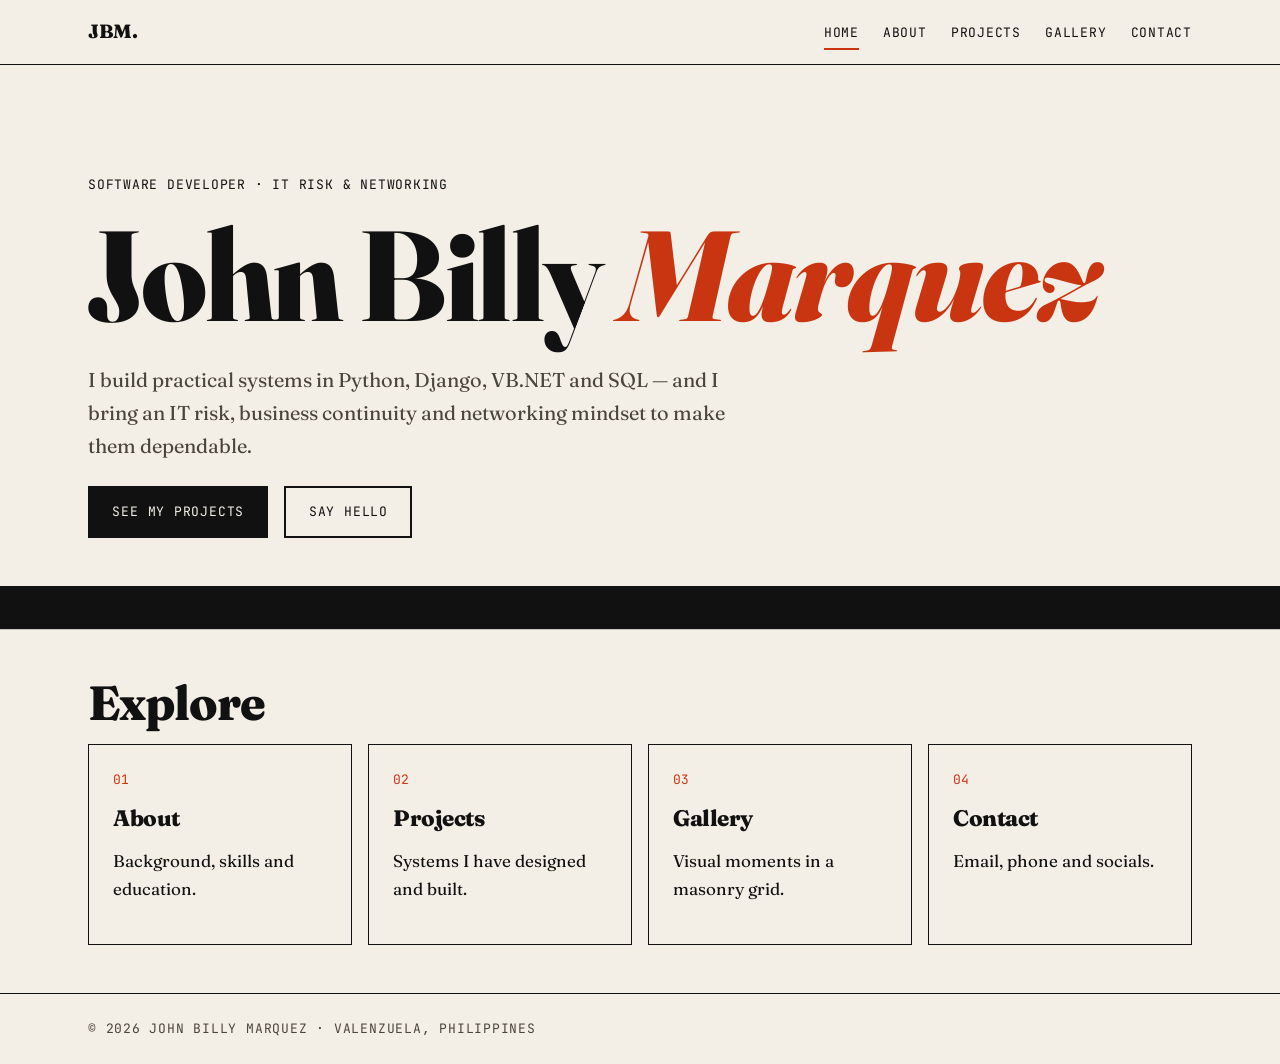
==== index.html @ a28a18b7 "Add portfolio site: home, about, projects, gallery, contact Co-authored-by: programmers-igsm <332838" ====
<!doctype html>
<html lang="en">
<head>
<meta charset="utf-8">
<meta name="viewport" content="width=device-width,initial-scale=1">
<title>John Billy Marquez — Software Developer & IT Risk Professional</title>
<meta name="description" content="Portfolio of John Billy Marquez: programming, databases, networking, risk management and business continuity.">
<link rel="preconnect" href="https://fonts.googleapis.com">
<link rel="preconnect" href="https://fonts.gstatic.com" crossorigin>
<link rel="stylesheet" href="https://fonts.googleapis.com/css2?family=Fraunces:ital,wght@0,400;0,800;1,800&family=JetBrains+Mono:wght@400;600&display=swap">
<link rel="stylesheet" href="assets/css/styles.css">
<script src="assets/js/main.js" defer></script>
</head>
<body>
<a class="skip" href="#main">Skip to content</a>
<header class="site-header"><div class="wrap">
<a class="brand" href="index.html">JBM<span aria-hidden="true">.</span></a>
<nav class="nav" aria-label="Main"><ul><li><a href="index.html" aria-current="page">Home</a></li><li><a href="about.html">About</a></li><li><a href="projects.html">Projects</a></li><li><a href="gallery.html">Gallery</a></li><li><a href="contact.html">Contact</a></li></ul></nav>
</div></header>
<main id="main">
<section class="hero"><div class="wrap">
<p class="mono">Software Developer · IT Risk &amp; Networking</p>
<h1>John Billy <em>Marquez</em></h1>
<p class="lede">I build practical systems in Python, Django, VB.NET and SQL — and I bring an IT risk, business continuity and networking mindset to make them dependable.</p>
<div class="btn-row"><a class="btn" href="projects.html">See my projects</a><a class="btn ghost" href="contact.html">Say hello</a></div>
</div></section>
<div class="marquee mono" aria-hidden="true"><div>Python · Django · VB.NET · MySQL · MS SQL Server · Risk Management · Business Continuity · Data Recovery · Networking · VoIP · </div></div>
<section><div class="wrap">
<h2 class="reveal">Explore</h2>
<div class="tiles">
<a class="tile reveal" href="about.html"><span class="num">01</span><h3>About</h3><p>Background, skills and education.</p></a>
<a class="tile reveal" href="projects.html"><span class="num">02</span><h3>Projects</h3><p>Systems I have designed and built.</p></a>
<a class="tile reveal" href="gallery.html"><span class="num">03</span><h3>Gallery</h3><p>Visual moments in a masonry grid.</p></a>
<a class="tile reveal" href="contact.html"><span class="num">04</span><h3>Contact</h3><p>Email, phone and socials.</p></a>
</div></div></section>
</main>
<footer><div class="wrap mono">© 2026 John Billy Marquez · Valenzuela, Philippines</div></footer>
</body>
</html>
---- assets/css/styles.css ----
/* Design system: "Editorial Brutalism" — bone paper, ink, one vermilion signal. */
:root{
  --paper:#F4EFE6;--ink:#111;--muted:#4a453d;--signal:#C93510;--signal-bright:#FF4A1C;--line:#11111133;
  --font-display:"Fraunces",Georgia,"Times New Roman",serif;--font-mono:"JetBrains Mono",ui-monospace,Menlo,Consolas,monospace;
  --s1:.5rem;--s2:1rem;--s3:1.5rem;--s4:3rem;--s5:6rem;
  --t-hero:clamp(2.8rem,10vw,8rem);--t-h2:clamp(1.8rem,4vw,3rem);--t-body:1.0625rem;--t-small:.8125rem;
}
@media (prefers-color-scheme:dark){:root{--paper:#14120f;--ink:#F4EFE6;--muted:#c9c1b2;--signal:#FF6A3F;--line:#F4EFE633}}
*{box-sizing:border-box}
html{scroll-behavior:smooth}
body{margin:0;background:var(--paper);color:var(--ink);font:var(--t-body)/1.65 var(--font-display);-webkit-font-smoothing:antialiased}
img{max-width:100%;height:auto;display:block}
a{color:inherit;text-decoration-color:var(--signal);text-underline-offset:.25em}
a:hover{color:var(--signal)}
:focus-visible{outline:3px solid var(--signal);outline-offset:3px}
.skip{position:absolute;left:-999px;background:var(--ink);color:var(--paper);padding:var(--s1) var(--s2);z-index:100}
.skip:focus{left:var(--s2);top:var(--s2)}
.wrap{max-width:72rem;margin:0 auto;padding:0 var(--s3)}
.mono{font-family:var(--font-mono);font-size:var(--t-small);letter-spacing:.06em;text-transform:uppercase}
h1,h2,h3{font-weight:800;line-height:1.05;margin:0 0 var(--s2);letter-spacing:-.02em}
h1{font-size:var(--t-hero)}h2{font-size:var(--t-h2)}h3{font-size:1.4rem}
section{padding:var(--s4) 0;border-top:1px solid var(--line)}
.num{color:var(--signal);font-family:var(--font-mono);font-size:var(--t-small);display:block;margin-bottom:var(--s1)}

/* header */
.site-header{border-bottom:1px solid var(--ink);position:sticky;top:0;background:var(--paper);z-index:50}
.site-header .wrap{display:flex;flex-wrap:wrap;justify-content:space-between;align-items:center;gap:var(--s1) var(--s3);padding-top:var(--s2);padding-bottom:var(--s2)}
.brand{font-weight:800;text-decoration:none;font-size:1.2rem}
.nav ul{display:flex;flex-wrap:wrap;gap:var(--s1) var(--s3);list-style:none;margin:0;padding:0}
.nav a{font-family:var(--font-mono);font-size:var(--t-small);text-transform:uppercase;letter-spacing:.06em;text-decoration:none;padding:.4rem 0;border-bottom:2px solid transparent}
.nav a:hover,.nav a[aria-current="page"]{border-bottom-color:var(--signal);color:var(--ink)}

/* hero */
.hero{padding:var(--s5) 0 var(--s4);border-top:0}
.hero h1 em{color:var(--signal);font-style:italic}
.hero .lede{max-width:40rem;font-size:1.25rem;color:var(--muted)}
.btn{display:inline-block;font-family:var(--font-mono);font-size:var(--t-small);text-transform:uppercase;letter-spacing:.06em;padding:.85rem 1.4rem;border:2px solid var(--ink);background:var(--ink);color:var(--paper);text-decoration:none;cursor:pointer;transition:transform .2s,background .2s,color .2s}
.btn:hover{background:var(--signal);border-color:var(--signal);color:#fff;transform:translate(-3px,-3px);box-shadow:3px 3px 0 var(--ink)}
.btn.ghost{background:transparent;color:var(--ink)}
.btn-row{display:flex;flex-wrap:wrap;gap:var(--s2);margin-top:var(--s3)}
.marquee{overflow:hidden;border-block:1px solid var(--ink);background:var(--ink);color:var(--paper);padding:.6rem 0;white-space:nowrap}
.marquee div{display:inline-block;padding-left:100%;animation:scroll 30s linear infinite}
@keyframes scroll{to{transform:translateX(-100%)}}
.tiles{display:grid;gap:var(--s2);grid-template-columns:repeat(auto-fit,minmax(14rem,1fr))}
.tile{display:block;border:1px solid var(--ink);padding:var(--s3);text-decoration:none;transition:background .2s,color .2s,transform .2s}
.tile:hover{background:var(--ink);color:var(--paper);transform:translateY(-4px)}
.tile h3{margin-top:var(--s2)}

/* about */
.grid-2{display:grid;gap:var(--s4);grid-template-columns:1fr}
@media(min-width:48rem){.grid-2{grid-template-columns:1fr 1fr}}
.facts{margin:0;display:grid;gap:var(--s2)}
.facts dt{font-family:var(--font-mono);font-size:var(--t-small);text-transform:uppercase;color:var(--signal)}
.facts dd{margin:0}
.skills{display:grid;gap:var(--s2);grid-template-columns:repeat(auto-fit,minmax(16rem,1fr))}
.skill{border:1px solid var(--ink);padding:var(--s3)}
.skill h3{font-size:1.1rem}
.tags{display:flex;flex-wrap:wrap;gap:.4rem;list-style:none;margin:0;padding:0}
.tags li{font-family:var(--font-mono);font-size:.75rem;border:1px solid var(--ink);padding:.15rem .6rem;border-radius:99px}

/* projects */
.project{display:grid;gap:var(--s2) var(--s4);padding:var(--s4) 0;border-top:1px solid var(--ink);grid-template-columns:1fr;transition:padding-left .25s}
@media(min-width:48rem){.project{grid-template-columns:6rem 1fr 1fr}.project:hover{padding-left:var(--s2)}}
.project .big{font-size:3.5rem;font-weight:800;color:var(--signal);line-height:1}
.role,.time{font-family:var(--font-mono);font-size:var(--t-small);text-transform:uppercase}

/* gallery */
.masonry{columns:1;column-gap:var(--s2)}
@media(min-width:36rem){.masonry{columns:2}}
@media(min-width:64rem){.masonry{columns:3}}
.masonry figure{margin:0 0 var(--s2);break-inside:avoid;border:1px solid var(--ink);background:var(--ink);overflow:hidden}
.masonry img{width:100%;transition:transform .5s,opacity .3s}
.masonry figure:hover img{transform:scale(1.04)}
.masonry figcaption{background:var(--paper);padding:var(--s1) var(--s2)}

/* contact */
.mail{font-size:clamp(1.4rem,5vw,3.2rem);font-weight:800;word-break:break-all}
form{display:grid;gap:var(--s2);max-width:34rem}
label{font-family:var(--font-mono);font-size:var(--t-small);text-transform:uppercase}
input,textarea{width:100%;font:inherit;padding:.7rem;background:transparent;color:var(--ink);border:2px solid var(--ink);border-radius:0}
.note{border-left:4px solid var(--signal);padding-left:var(--s2);color:var(--muted)}
.socials{list-style:none;padding:0;margin:0}
.socials li{border-bottom:1px solid var(--line);padding:.6rem 0;display:flex;justify-content:space-between;gap:var(--s2);flex-wrap:wrap}
footer{border-top:1px solid var(--ink);padding:var(--s3) 0;color:var(--muted)}

.reveal{opacity:0;transform:translateY(16px);transition:opacity .6s,transform .6s}
.reveal.in{opacity:1;transform:none}
@media(prefers-reduced-motion:reduce){
  html{scroll-behavior:auto}
  *,*::before,*::after{animation:none!important;transition:none!important}
  .reveal{opacity:1;transform:none}
}
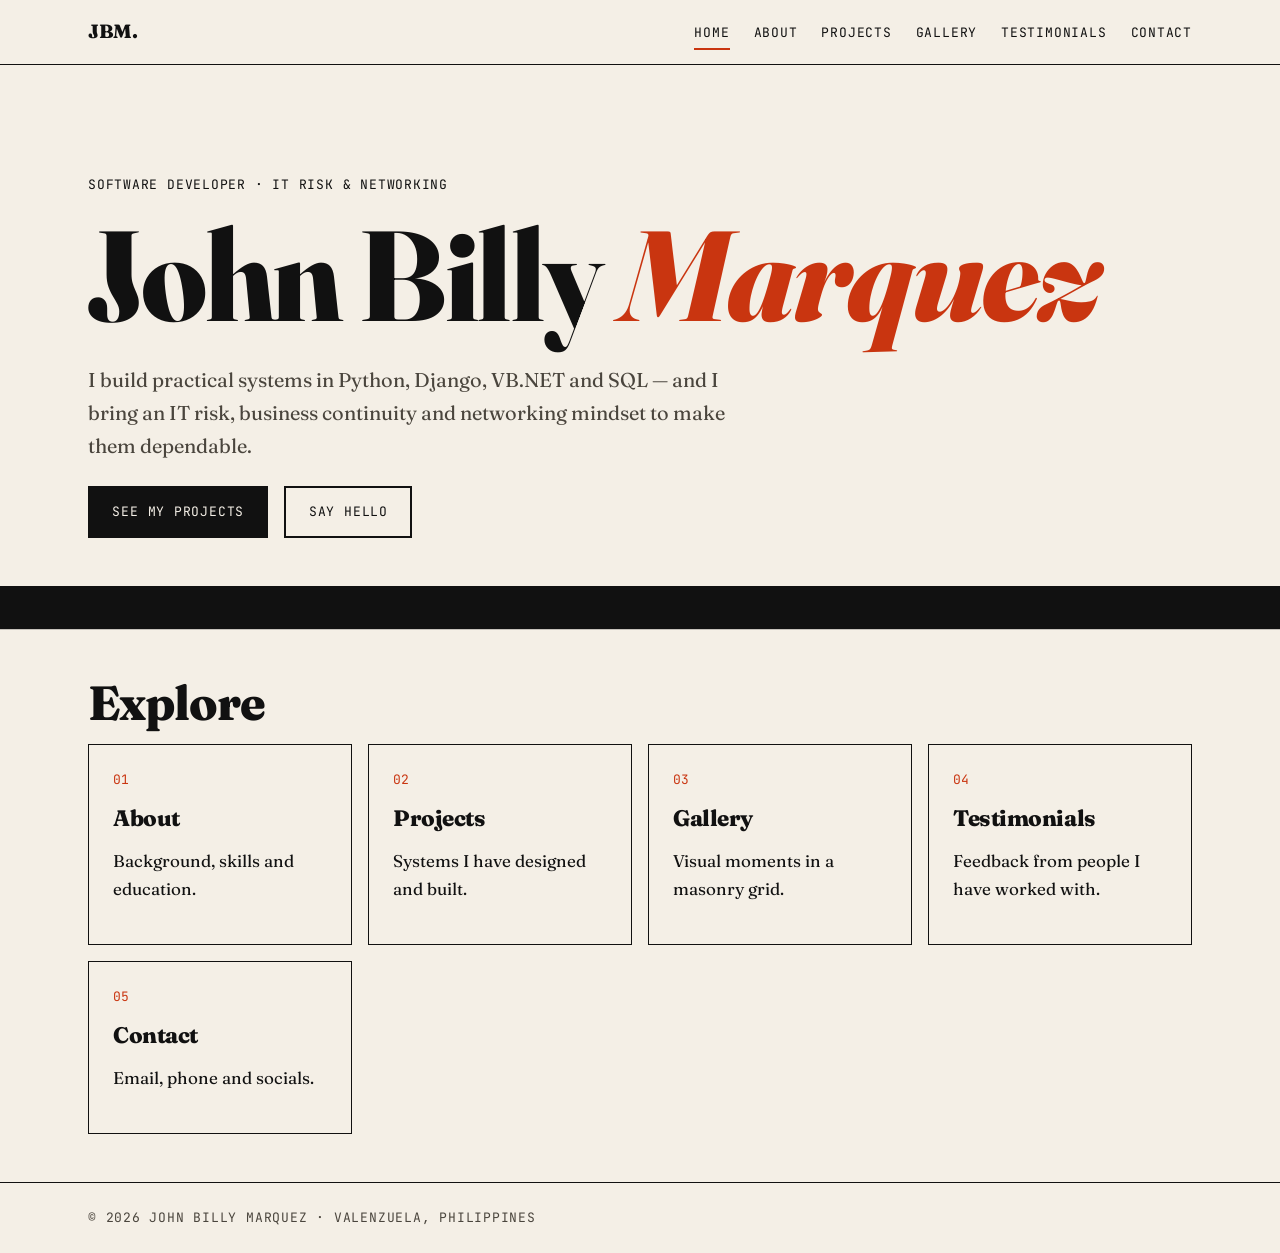
==== commit 28bb3a57: "Add testimonials page Co-authored-by: Copilot <223556219+Copilot@users.noreply.github.com>" ====
--- a/index.html
+++ b/index.html
@@ -15,7 +15,7 @@
 <a class="skip" href="#main">Skip to content</a>
 <header class="site-header"><div class="wrap">
 <a class="brand" href="index.html">JBM<span aria-hidden="true">.</span></a>
-<nav class="nav" aria-label="Main"><ul><li><a href="index.html" aria-current="page">Home</a></li><li><a href="about.html">About</a></li><li><a href="projects.html">Projects</a></li><li><a href="gallery.html">Gallery</a></li><li><a href="contact.html">Contact</a></li></ul></nav>
+<nav class="nav" aria-label="Main"><ul><li><a href="index.html" aria-current="page">Home</a></li><li><a href="about.html">About</a></li><li><a href="projects.html">Projects</a></li><li><a href="gallery.html">Gallery</a></li><li><a href="testimonials.html">Testimonials</a></li><li><a href="contact.html">Contact</a></li></ul></nav>
 </div></header>
 <main id="main">
 <section class="hero"><div class="wrap">
@@ -31,7 +31,8 @@
 <a class="tile reveal" href="about.html"><span class="num">01</span><h3>About</h3><p>Background, skills and education.</p></a>
 <a class="tile reveal" href="projects.html"><span class="num">02</span><h3>Projects</h3><p>Systems I have designed and built.</p></a>
 <a class="tile reveal" href="gallery.html"><span class="num">03</span><h3>Gallery</h3><p>Visual moments in a masonry grid.</p></a>
-<a class="tile reveal" href="contact.html"><span class="num">04</span><h3>Contact</h3><p>Email, phone and socials.</p></a>
+<a class="tile reveal" href="testimonials.html"><span class="num">04</span><h3>Testimonials</h3><p>Feedback from people I have worked with.</p></a>
+<a class="tile reveal" href="contact.html"><span class="num">05</span><h3>Contact</h3><p>Email, phone and socials.</p></a>
 </div></div></section>
 </main>
 <footer><div class="wrap mono">© 2026 John Billy Marquez · Valenzuela, Philippines</div></footer>
--- a/assets/css/styles.css
+++ b/assets/css/styles.css
@@ -64,6 +64,13 @@
 .project .big{font-size:3.5rem;font-weight:800;color:var(--signal);line-height:1}
 .role,.time{font-family:var(--font-mono);font-size:var(--t-small);text-transform:uppercase}
 
+/* testimonials */
+.testimonials{display:grid;gap:var(--s2);grid-template-columns:repeat(auto-fit,minmax(min(100%,20rem),1fr))}
+.testimonial{border:1px solid var(--ink);padding:var(--s3);display:flex;flex-direction:column;min-height:14rem}
+.testimonial blockquote{margin:0 0 var(--s3);font-size:1.2rem}
+.testimonial figcaption{margin-top:auto;font-family:var(--font-mono);font-size:var(--t-small);text-transform:uppercase;color:var(--muted)}
+.testimonial figcaption strong{display:block;color:var(--signal);font-weight:600}
+
 /* gallery */
 .masonry{columns:1;column-gap:var(--s2)}
 @media(min-width:36rem){.masonry{columns:2}}
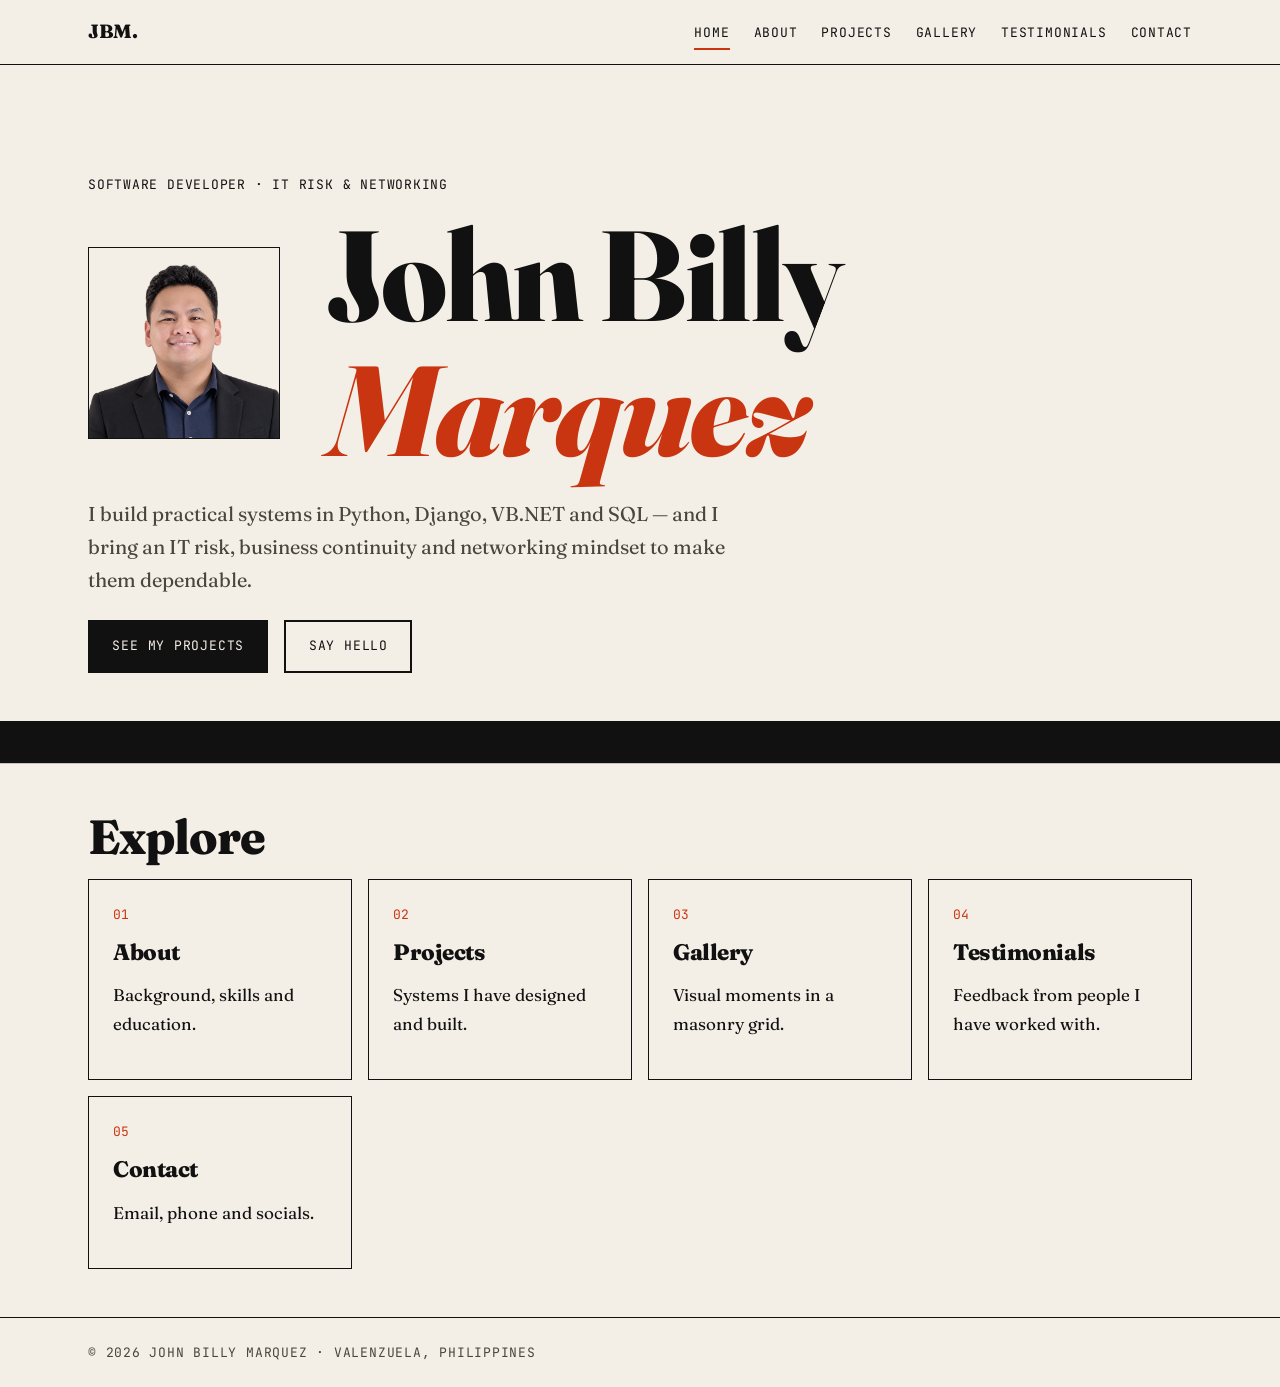
==== commit 2ab3b5b9: "Add portrait beside homepage name Co-authored-by: Copilot <223556219+Copilot@users.noreply.github.co" ====
--- a/index.html
+++ b/index.html
@@ -20,7 +20,7 @@
 <main id="main">
 <section class="hero"><div class="wrap">
 <p class="mono">Software Developer · IT Risk &amp; Networking</p>
-<h1>John Billy <em>Marquez</em></h1>
+<div class="hero-intro"><img class="hero-portrait" src="assets/images/john-billy-marquez.png" alt="Portrait of John Billy Marquez"><h1>John Billy <em>Marquez</em></h1></div>
 <p class="lede">I build practical systems in Python, Django, VB.NET and SQL — and I bring an IT risk, business continuity and networking mindset to make them dependable.</p>
 <div class="btn-row"><a class="btn" href="projects.html">See my projects</a><a class="btn ghost" href="contact.html">Say hello</a></div>
 </div></section>
--- a/assets/css/styles.css
+++ b/assets/css/styles.css
@@ -33,6 +33,9 @@
 /* hero */
 .hero{padding:var(--s5) 0 var(--s4);border-top:0}
 .hero h1 em{color:var(--signal);font-style:italic}
+.hero-intro{display:flex;align-items:center;gap:clamp(1rem,4vw,3rem);margin-bottom:var(--s2)}
+.hero-intro h1{margin:0}
+.hero-portrait{width:clamp(5rem,18vw,12rem);aspect-ratio:1;object-fit:cover;border:1px solid var(--ink)}
 .hero .lede{max-width:40rem;font-size:1.25rem;color:var(--muted)}
 .btn{display:inline-block;font-family:var(--font-mono);font-size:var(--t-small);text-transform:uppercase;letter-spacing:.06em;padding:.85rem 1.4rem;border:2px solid var(--ink);background:var(--ink);color:var(--paper);text-decoration:none;cursor:pointer;transition:transform .2s,background .2s,color .2s}
 .btn:hover{background:var(--signal);border-color:var(--signal);color:#fff;transform:translate(-3px,-3px);box-shadow:3px 3px 0 var(--ink)}
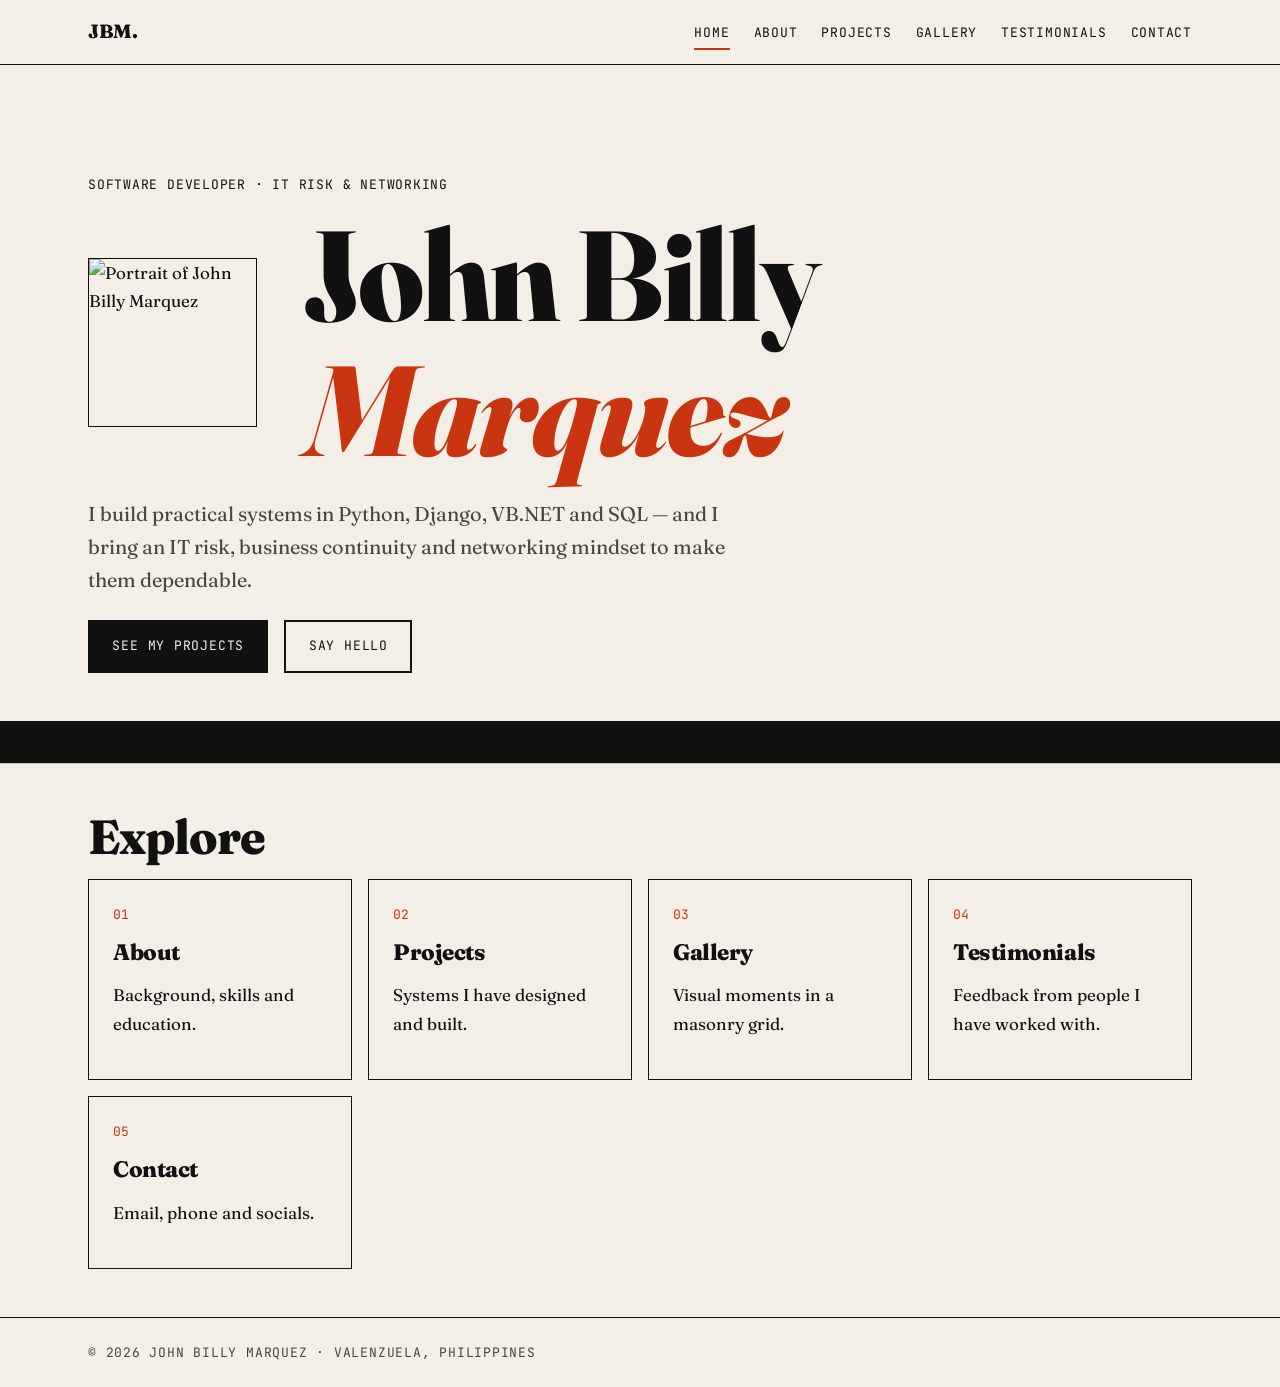
==== commit ac4f5b80: "Update index.html" ====
--- a/index.html
+++ b/index.html
@@ -20,7 +20,7 @@
 <main id="main">
 <section class="hero"><div class="wrap">
 <p class="mono">Software Developer · IT Risk &amp; Networking</p>
-<div class="hero-intro"><img class="hero-portrait" src="assets/images/john-billy-marquez.png" alt="Portrait of John Billy Marquez"><h1>John Billy <em>Marquez</em></h1></div>
+<div class="hero-intro"><img class="hero-portrait" alt="Portrait of John Billy Marquez"><h1>John Billy <em>Marquez</em></h1></div>
 <p class="lede">I build practical systems in Python, Django, VB.NET and SQL — and I bring an IT risk, business continuity and networking mindset to make them dependable.</p>
 <div class="btn-row"><a class="btn" href="projects.html">See my projects</a><a class="btn ghost" href="contact.html">Say hello</a></div>
 </div></section>
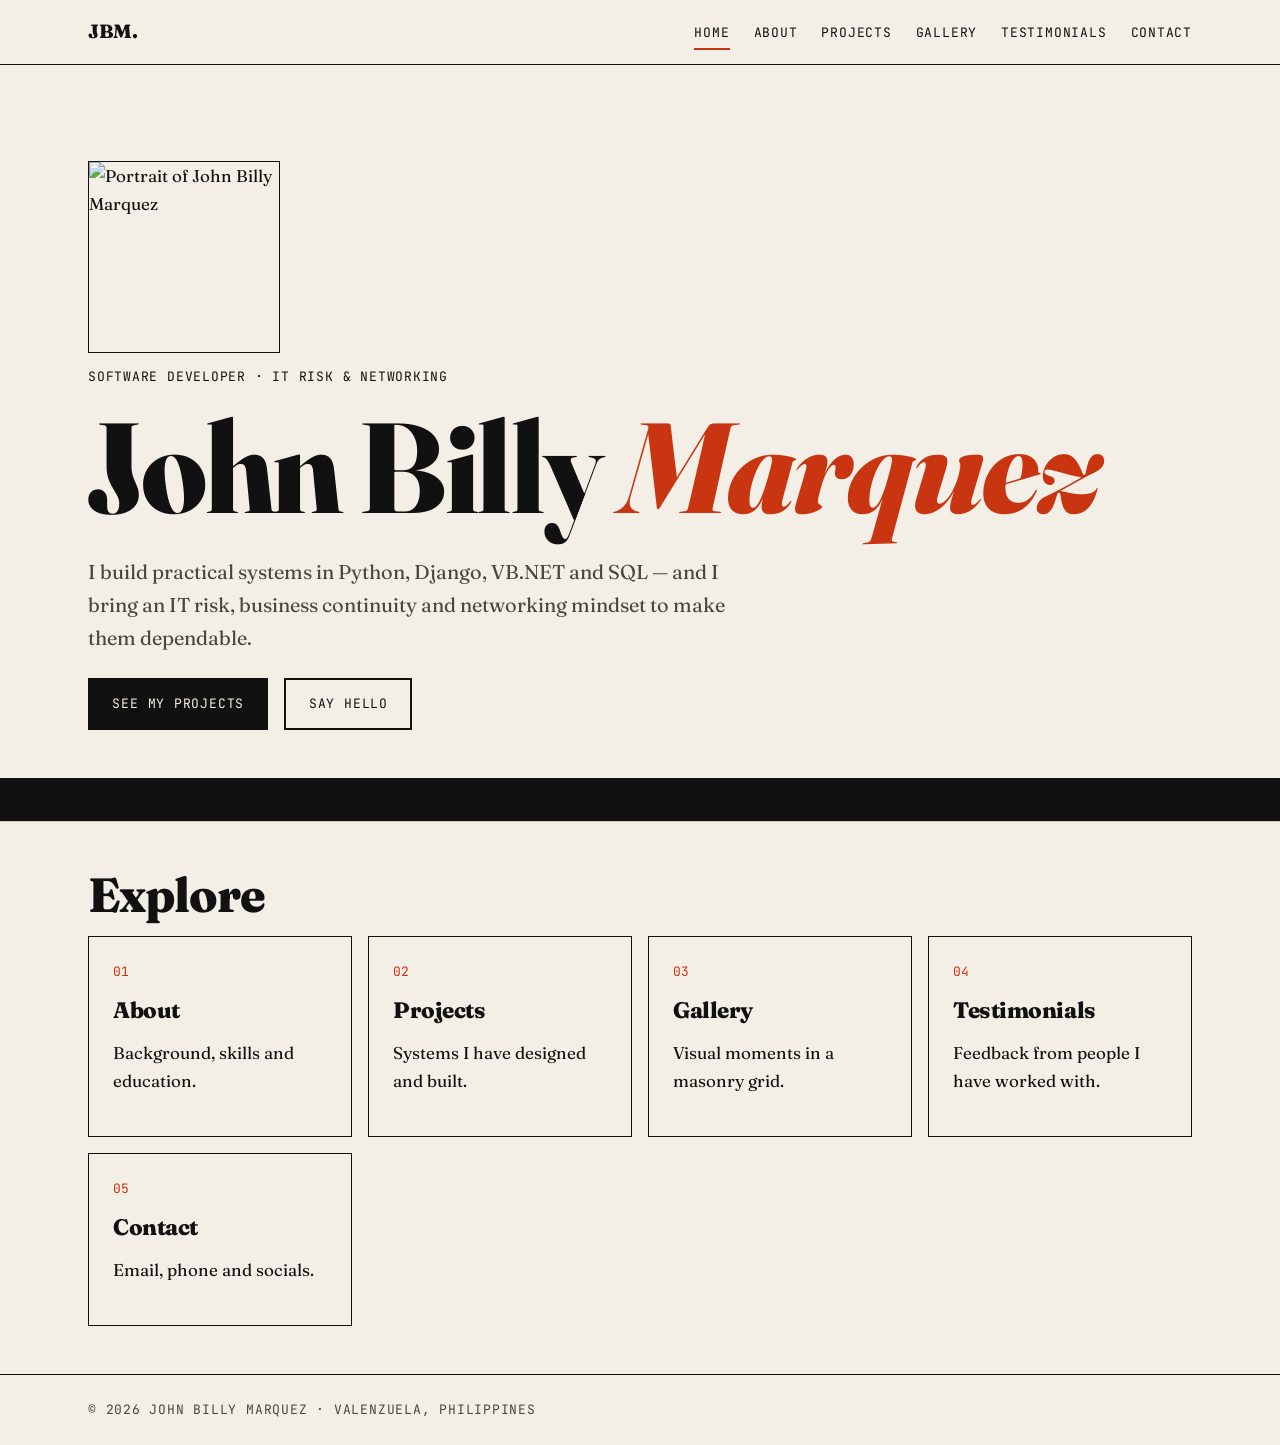
==== commit 1e963b3f: "Update index.html" ====
--- a/index.html
+++ b/index.html
@@ -19,8 +19,9 @@
 </div></header>
 <main id="main">
 <section class="hero"><div class="wrap">
+<img class="hero-portrait" alt="Portrait of John Billy Marquez">
 <p class="mono">Software Developer · IT Risk &amp; Networking</p>
-<div class="hero-intro"><img class="hero-portrait" alt="Portrait of John Billy Marquez"><h1>John Billy <em>Marquez</em></h1></div>
+<div class="hero-intro"><h1>John Billy <em>Marquez</em></h1></div>
 <p class="lede">I build practical systems in Python, Django, VB.NET and SQL — and I bring an IT risk, business continuity and networking mindset to make them dependable.</p>
 <div class="btn-row"><a class="btn" href="projects.html">See my projects</a><a class="btn ghost" href="contact.html">Say hello</a></div>
 </div></section>
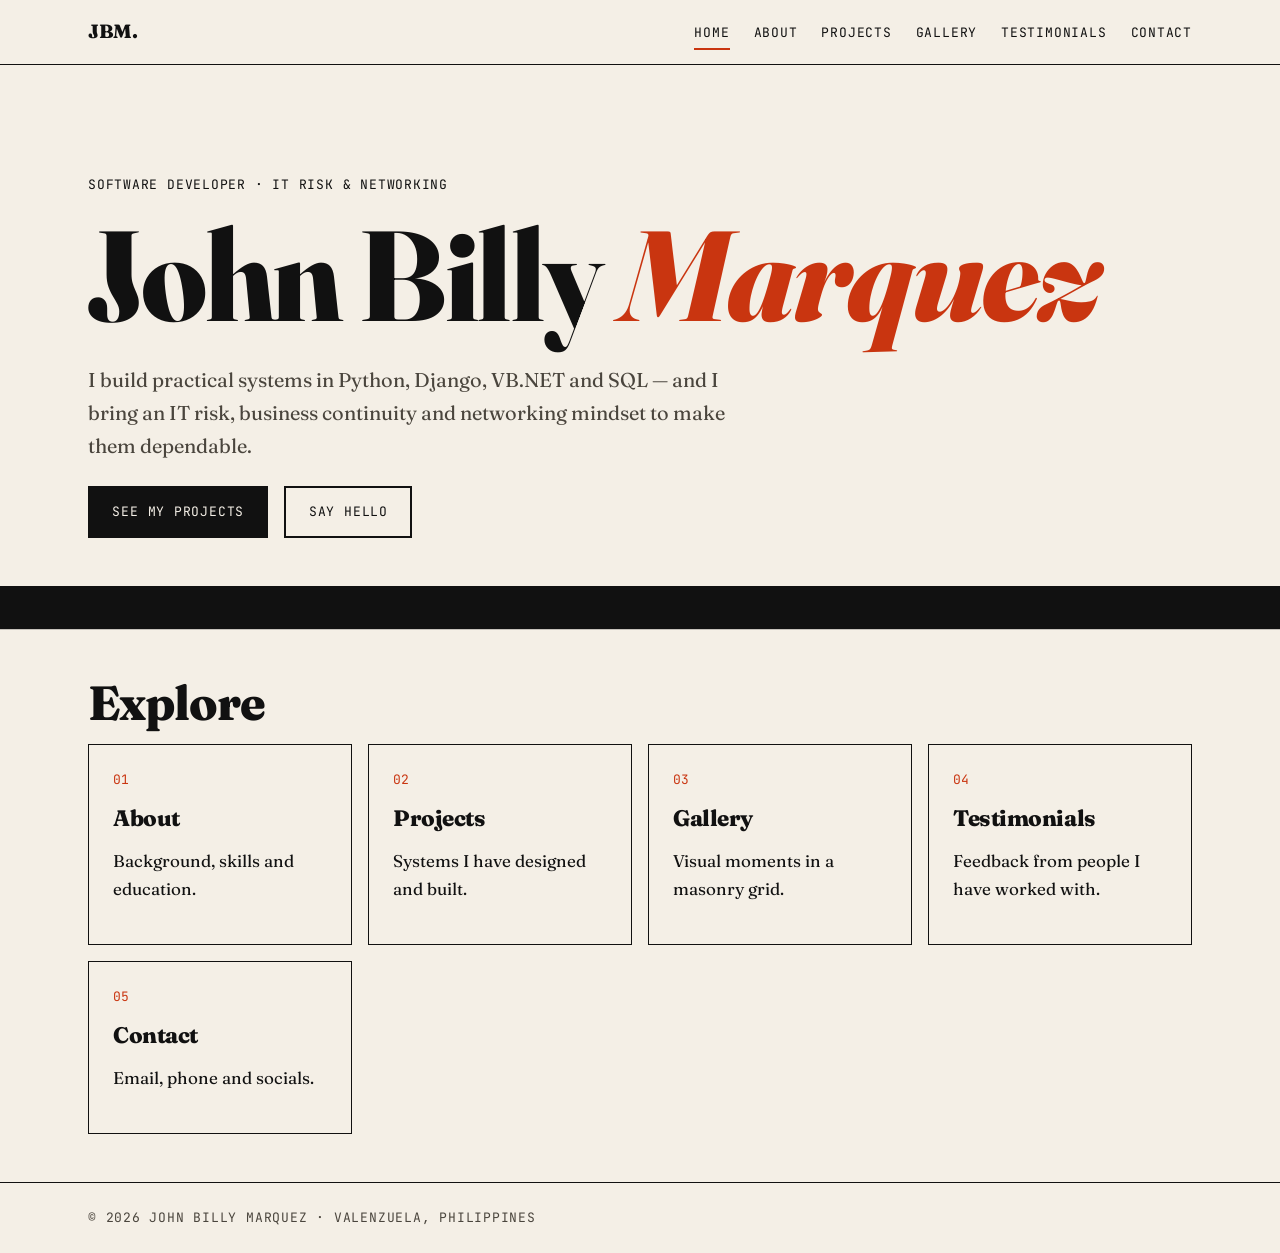
==== commit f4c80218: "Update index.html" ====
--- a/index.html
+++ b/index.html
@@ -19,7 +19,6 @@
 </div></header>
 <main id="main">
 <section class="hero"><div class="wrap">
-<img class="hero-portrait" alt="Portrait of John Billy Marquez">
 <p class="mono">Software Developer · IT Risk &amp; Networking</p>
 <div class="hero-intro"><h1>John Billy <em>Marquez</em></h1></div>
 <p class="lede">I build practical systems in Python, Django, VB.NET and SQL — and I bring an IT risk, business continuity and networking mindset to make them dependable.</p>
